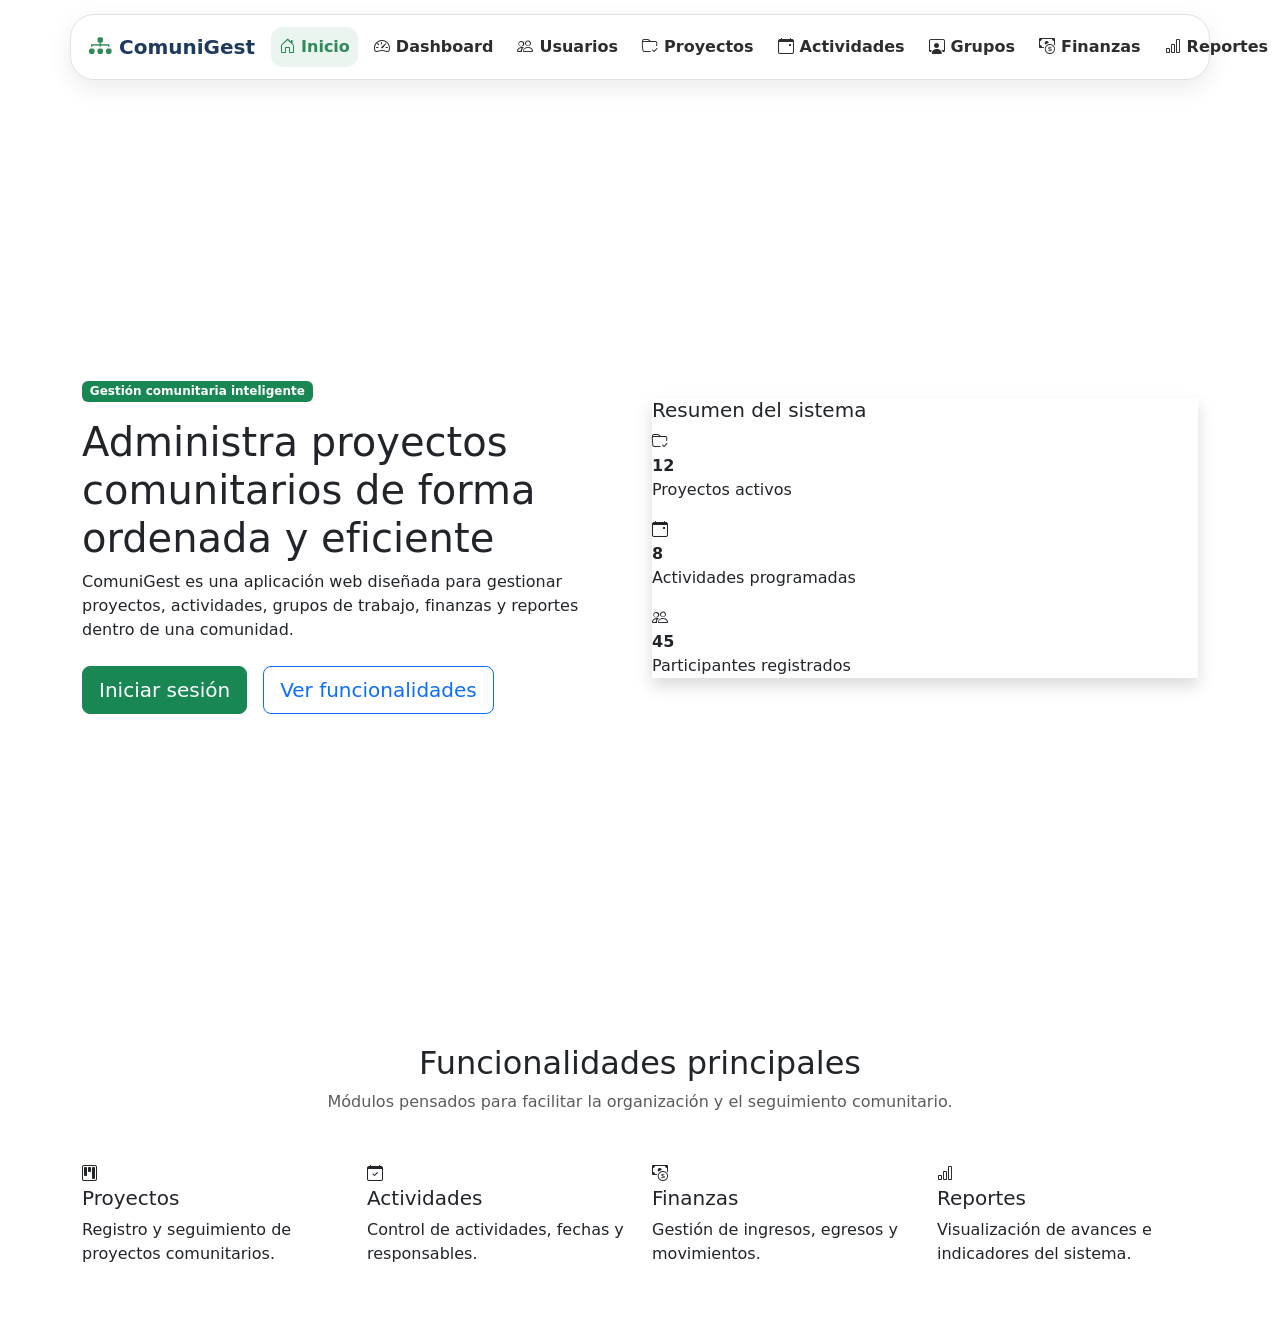
==== index.html @ 0244a294 "Estructura de Proyecto Este push es para dar estructura al proyecto" ====
<!DOCTYPE html>
<html lang="es">
<head>
    <meta charset="UTF-8">
    <meta name="viewport" content="width=device-width, initial-scale=1.0">
    <title>ComuniGest | Inicio</title>

    <!-- Bootstrap CSS -->
    <link href="https://cdn.jsdelivr.net/npm/bootstrap@5.3.3/dist/css/bootstrap.min.css" rel="stylesheet">
    
    <!-- Icons de bootstrap -->
    <link href="https://cdn.jsdelivr.net/npm/bootstrap-icons@1.11.3/font/bootstrap-icons.css" rel="stylesheet">

    <!-- CSS propio -->
    <link rel="stylesheet" href="assets/css/style.css">
</head>
<body>

    <!-- Navbar reutilizable -->
    <div id="navbar"></div>

    <!-- Contenido principal -->
    <main class="main-content">

        <section class="hero-section">
            <div class="container">
                <div class="row align-items-center min-vh-100 py-5">
                    
                    <div class="col-12 col-lg-6">
                        <span class="badge text-bg-success mb-3">Gestión comunitaria inteligente</span>

                        <h1 class="hero-title">
                            Administra proyectos comunitarios de forma ordenada y eficiente
                        </h1>

                        <p class="hero-text">
                            ComuniGest es una aplicación web diseñada para gestionar proyectos,
                            actividades, grupos de trabajo, finanzas y reportes dentro de una comunidad.
                        </p>

                        <div class="d-flex flex-column flex-sm-row gap-3 mt-4">
                            <a href="login.html" class="btn btn-success btn-lg">
                                Iniciar sesión
                            </a>

                            <a href="#funcionalidades" class="btn btn-outline-primary btn-lg">
                                Ver funcionalidades
                            </a>
                        </div>
                    </div>

                    <div class="col-12 col-lg-6 mt-5 mt-lg-0">
                        <div class="hero-card shadow">
                            <div class="hero-card-header">
                                <span></span>
                                <span></span>
                                <span></span>
                            </div>

                            <div class="hero-card-body">
                                <h5>Resumen del sistema</h5>

                                <div class="stat-item">
                                    <i class="bi bi-folder-check"></i>
                                    <div>
                                        <strong>12</strong>
                                        <p>Proyectos activos</p>
                                    </div>
                                </div>

                                <div class="stat-item">
                                    <i class="bi bi-calendar-event"></i>
                                    <div>
                                        <strong>8</strong>
                                        <p>Actividades programadas</p>
                                    </div>
                                </div>

                                <div class="stat-item">
                                    <i class="bi bi-people"></i>
                                    <div>
                                        <strong>45</strong>
                                        <p>Participantes registrados</p>
                                    </div>
                                </div>
                            </div>
                        </div>
                    </div>

                </div>
            </div>
        </section>

        <section id="funcionalidades" class="features-section py-5">
            <div class="container">
                <div class="text-center mb-5">
                    <h2>Funcionalidades principales</h2>
                    <p class="text-muted">
                        Módulos pensados para facilitar la organización y el seguimiento comunitario.
                    </p>
                </div>

                <div class="row g-4">
                    <div class="col-12 col-md-6 col-lg-3">
                        <div class="feature-card">
                            <i class="bi bi-kanban"></i>
                            <h5>Proyectos</h5>
                            <p>Registro y seguimiento de proyectos comunitarios.</p>
                        </div>
                    </div>

                    <div class="col-12 col-md-6 col-lg-3">
                        <div class="feature-card">
                            <i class="bi bi-calendar-check"></i>
                            <h5>Actividades</h5>
                            <p>Control de actividades, fechas y responsables.</p>
                        </div>
                    </div>

                    <div class="col-12 col-md-6 col-lg-3">
                        <div class="feature-card">
                            <i class="bi bi-cash-coin"></i>
                            <h5>Finanzas</h5>
                            <p>Gestión de ingresos, egresos y movimientos.</p>
                        </div>
                    </div>

                    <div class="col-12 col-md-6 col-lg-3">
                        <div class="feature-card">
                            <i class="bi bi-bar-chart"></i>
                            <h5>Reportes</h5>
                            <p>Visualización de avances e indicadores del sistema.</p>
                        </div>
                    </div>
                </div>
            </div>
        </section>

    </main>

    <!-- Footer reutilizable -->
    <div id="footer"></div>

    <!-- Bootstrap JS -->
    <script src="https://cdn.jsdelivr.net/npm/bootstrap@5.3.3/dist/js/bootstrap.bundle.min.js"></script>

    <!-- JS para cargar layout -->
    <script src="assets/js/layout.js"></script>
</body>
</html>
---- assets/css/style.css ----
/* Paleta de colores del proyecto */
:root {
    --color-principal: #1E3A5F;   /* Navbar, titulos y secciones importantes */
    --color-secundario: #2E8B57;  /* Botones principales, iconos y acciones positivas */
    --color-acento: #F2B705;      /* Detalles, etiquetas o elementos destacados */
    --color-fondo: #F4F6F8;       /* Fondo general de las paginas */
    --color-blanco: #FFFFFF;      /* Tarjetas, formularios y fondos limpios */
    --color-texto: #2D2D2D;       /* Texto principal */
    --color-gris: #6C757D;        /* Textos secundarios o descripciones */
    --color-borde: #DEE2E6;       /* Bordes de inputs, tablas y tarjetas */
    --color-error: #DC3545;       /* Mensajes de error o alertas */
    --color-exito: #198754;       /* Confirmaciones o estados correctos */
}

/* Padding para que el navbar no tape el contenido */
.main-content {
    padding-top: 96px;
}

/*-------------------- Navbar expandida ------------------- */

.navbar-custom {
    background-color: transparent;
    padding: 14px 0;
}

.navbar-custom .container {
    background-color: var(--color-blanco);
    border: 1px solid var(--color-borde);
    border-radius: 24px;
    box-shadow: 0 8px 24px rgba(0, 0, 0, 0.08);
    padding: 10px 18px;
}

.navbar-custom .navbar-brand {
    color: var(--color-principal);
    font-weight: 800;
    display: flex;
    align-items: center;
    gap: 8px;
}

.navbar-custom .navbar-brand i {
    color: var(--color-secundario);
    font-size: 1.4rem;
}

.navbar-custom .nav-link {
    color: var(--color-texto);
    font-weight: 600;
    display: flex;
    align-items: center;
    gap: 6px;
    padding: 8px 10px;
    border-radius: 12px;
    transition: color 0.2s ease, background-color 0.2s ease;
}

.navbar-custom .nav-link:hover {
    color: var(--color-secundario);
    background-color: #e9f5ee;
}

.navbar-custom .nav-link.active {
    color: var(--color-secundario);
    background-color: #e9f5ee;
}

.navbar-custom .navbar-toggler {
    border: none;
    box-shadow: none;
}

.navbar-custom .navbar-toggler:focus {
    box-shadow: none;
}

.btn-login {
    border-radius: 30px;
    padding: 8px 18px;
    font-weight: 700;
    display: flex;
    align-items: center;
    gap: 6px;
}

/* -------------------------- Menu lateral cuando la pantalla es pequena ------------------------------ */

.offcanvas-header {
    border-bottom: 1px solid var(--color-borde);
}

.offcanvas-title {
    color: var(--color-principal);
    font-weight: 800;
    display: flex;
    align-items: center;
    gap: 8px;
}

.offcanvas-title i {
    color: var(--color-secundario);
}

/* -------------------------------------- Responsive de la navbar ---------------------------------------*/

@media (max-width: 991px) {
    .navbar-custom .container {
        width: calc(100% - 24px);
        border-radius: 20px;
    }

    .offcanvas-lg {
        background-color: var(--color-blanco);
    }

    .offcanvas-body .navbar-nav {
        align-items: flex-start !important;
        width: 100%;
    }

    .navbar-custom .nav-link {
        width: 100%;
        padding: 12px;
        font-size: 1rem;
    }

    .btn-login {
        width: 100%;
        justify-content: center;
        margin-top: 12px;
    }
}



/* --------------------------- Pantalla de inicio de sesion ---------------------------------- */
.login-seccion {
    background: linear-gradient(135deg, #f4f6f8 0%, #e9f5ee 100%);
}

.login-tarjeta {
    background-color: var(--color-blanco);
    border-radius: 28px;
    overflow: hidden;
}

.login-info {
    background: linear-gradient(135deg, var(--color-principal), #2e5f8a);
    color: var(--color-blanco);
    padding: 50px;
    display: flex;
    align-items: center;
}

.login-info h1 {
    font-weight: 800;
    margin-bottom: 20px;
}

.login-info p {
    color: #dbe7f3;
    font-size: 1.05rem;
    margin-bottom: 30px;
}

.login-icono {
    font-size: 3rem;
    color: var(--color-acento);
    margin-bottom: 20px;
}

.login-beneficio {
    display: flex;
    align-items: center;
    gap: 10px;
    margin-bottom: 14px;
}

.login-beneficio i {
    color: var(--color-acento);
}

.login-formulario {
    padding: 50px;
    display: flex;
    align-items: center;
}

.login-formulario-contenido {
    width: 100%;
}

.login-formulario h2 {
    color: var(--color-principal);
    font-weight: 800;
}

.login-formulario .form-label {
    font-weight: 600;
    color: var(--color-texto);
}

.login-formulario .input-group-text {
    background-color: var(--color-fondo);
    color: var(--color-secundario);
    border-right: none;
}

.login-formulario .form-control {
    border-left: none;
}

.login-formulario .form-control:focus {
    box-shadow: none;
    border-color: #dee2e6;
}

.login-link {
    color: var(--color-secundario);
    text-decoration: none;
    font-weight: 600;
}

.login-link:hover {
    text-decoration: underline;
}

@media (max-width: 991px) {
    .login-info,
    .login-formulario {
        padding: 35px;
    }

    .login-info {
        text-align: center;
    }

    .login-beneficio {
        justify-content: center;
    }
}
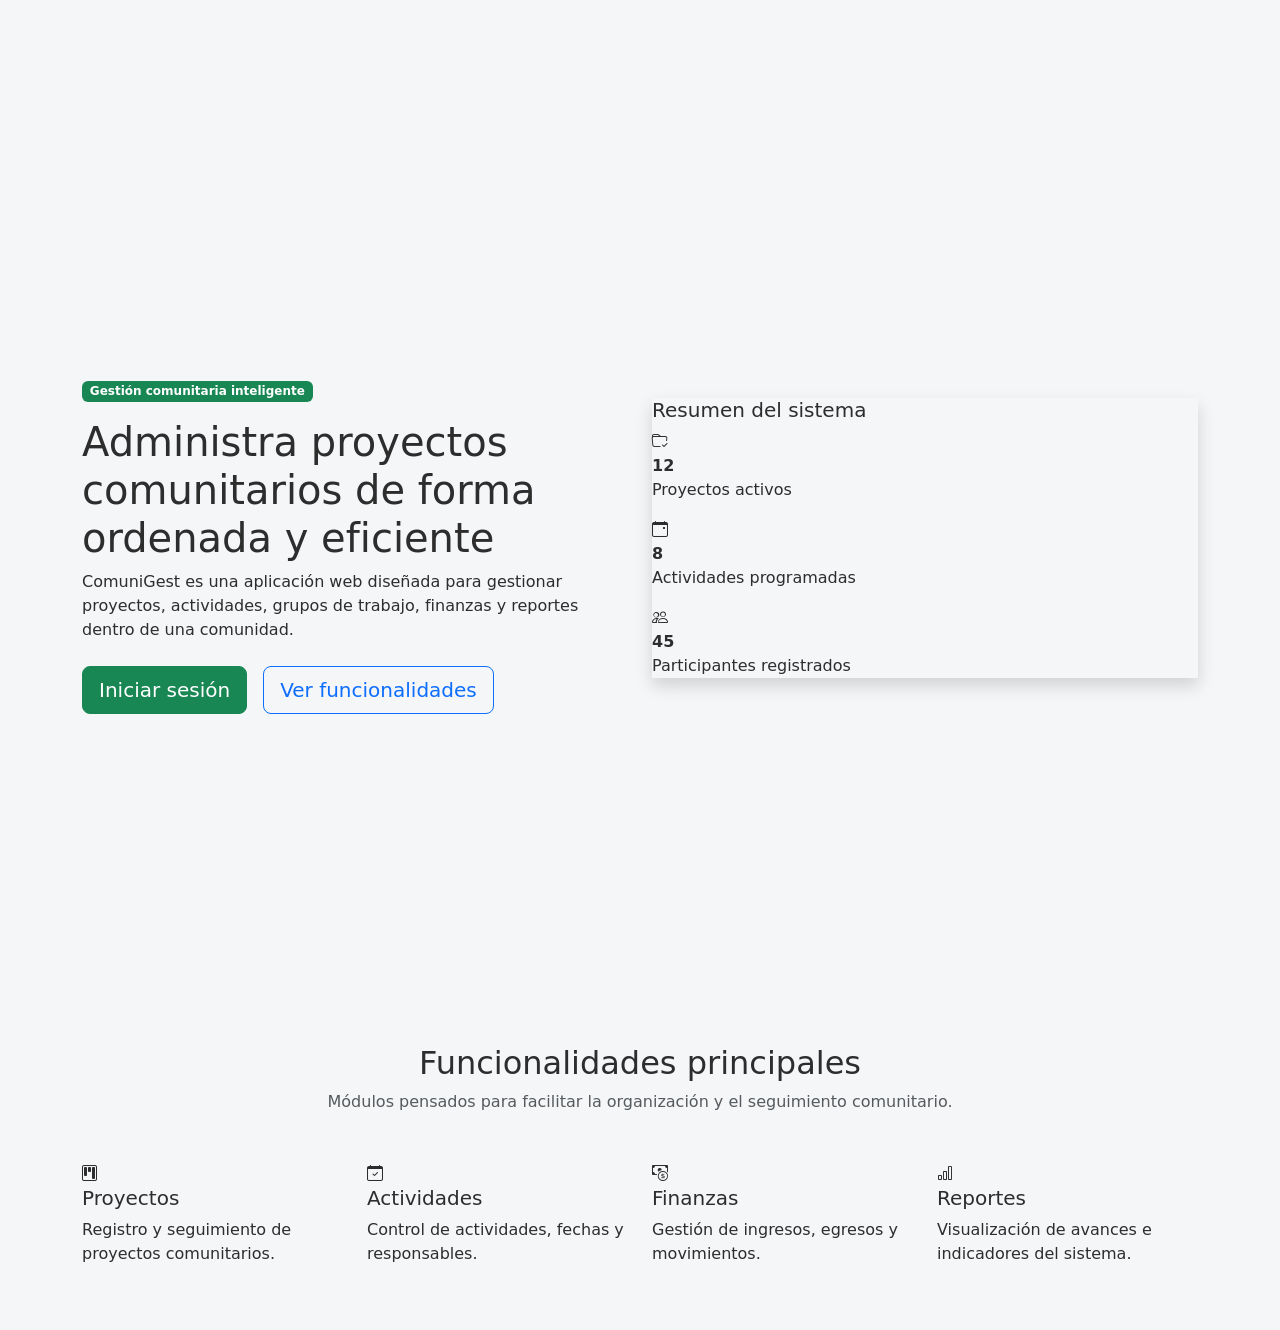
==== commit f7e6ce4a: "REESTRUCTURACION PARA PROYECTO Se migra lo que ya se tenia. Se hace la DB y su conexion. Se establec" ====
--- a/index.html
+++ b/index.html
@@ -5,21 +5,19 @@
     <meta name="viewport" content="width=device-width, initial-scale=1.0">
     <title>ComuniGest | Inicio</title>
 
-    <!-- Bootstrap CSS -->
+    <!-- Bootstrap -->
     <link href="https://cdn.jsdelivr.net/npm/bootstrap@5.3.3/dist/css/bootstrap.min.css" rel="stylesheet">
-    
-    <!-- Icons de bootstrap -->
     <link href="https://cdn.jsdelivr.net/npm/bootstrap-icons@1.11.3/font/bootstrap-icons.css" rel="stylesheet">
 
-    <!-- CSS propio -->
+    <!-- CSS style.css -->
     <link rel="stylesheet" href="assets/css/style.css">
 </head>
 <body>
 
-    <!-- Navbar reutilizable -->
+    <!-- Navbar -->
     <div id="navbar"></div>
 
-    <!-- Contenido principal -->
+    <!-- Contenido del inicio -->
     <main class="main-content">
 
         <section class="hero-section">
@@ -138,13 +136,13 @@
 
     </main>
 
-    <!-- Footer reutilizable -->
+    <!-- Footer -->
     <div id="footer"></div>
 
     <!-- Bootstrap JS -->
     <script src="https://cdn.jsdelivr.net/npm/bootstrap@5.3.3/dist/js/bootstrap.bundle.min.js"></script>
 
-    <!-- JS para cargar layout -->
+    <!-- JS para cargar el navbar y el footer-->
     <script src="assets/js/layout.js"></script>
 </body>
 </html>
--- a/assets/css/style.css
+++ b/assets/css/style.css
@@ -239,4 +239,407 @@
     .login-beneficio {
         justify-content: center;
     }
+}
+
+/* --------------------------- Vistas de modulos generales --------------------------- */
+
+.modulo-section {
+    background-color: var(--color-fondo);
+    min-height: 100vh;
+}
+
+.modulo-title {
+    color: var(--color-principal);
+    font-weight: 800;
+    margin-bottom: 8px;
+}
+
+.modulo-text {
+    color: var(--color-texto);
+    margin-bottom: 0;
+}
+
+/* Tarjetas principales de los modulos */
+.modulo-card {
+    background-color: var(--color-blanco);
+    border: 1px solid var(--color-borde);
+    border-radius: 24px;
+    padding: 28px;
+    box-shadow: 0 8px 24px rgba(0, 0, 0, 0.06);
+}
+
+.modulo-card h4 {
+    color: var(--color-principal);
+    font-weight: 800;
+    margin-bottom: 8px;
+}
+
+/* Formularios */
+.modulo-card .form-label {
+    color: var(--color-texto);
+    font-weight: 600;
+}
+
+.modulo-card .input-group-text {
+    background-color: var(--color-fondo);
+    color: var(--color-secundario);
+    border-color: var(--color-borde);
+}
+
+.modulo-card .form-control,
+.modulo-card .form-select {
+    border-color: var(--color-borde);
+}
+
+.modulo-card .form-control:focus,
+.modulo-card .form-select:focus {
+    border-color: var(--color-secundario);
+    box-shadow: 0 0 0 0.2rem rgba(46, 139, 87, 0.15);
+}
+
+/* Tablas */
+.modulo-table {
+    margin-bottom: 0;
+}
+
+.modulo-table thead th {
+    color: var(--color-principal);
+    font-weight: 800;
+    border-bottom: 1px solid var(--color-borde);
+    white-space: nowrap;
+}
+
+.modulo-table tbody td {
+    color: var(--color-texto);
+    border-bottom: 1px solid var(--color-borde);
+    vertical-align: middle;
+}
+
+.modulo-table tbody tr:hover {
+    background-color: #f8fbf9;
+}
+
+/* Botones pequeños de acciones */
+.modulo-table .btn-sm {
+    border-radius: 10px;
+    margin-right: 4px;
+}
+
+/* Barras de progreso */
+.modulo-table .progress {
+    height: 10px;
+    background-color: #e9ecef;
+    border-radius: 20px;
+    min-width: 90px;
+}
+
+.modulo-table .progress-bar {
+    border-radius: 20px;
+}
+
+/* Responsive */
+@media (max-width: 991px) {
+    .modulo-card {
+        padding: 22px;
+    }
+
+    .modulo-title {
+        font-size: 2rem;
+    }
+
+    .modulo-table {
+        font-size: 0.9rem;
+    }
+}
+
+@media (max-width: 575px) {
+    .modulo-card {
+        padding: 18px;
+        border-radius: 18px;
+    }
+
+    .modulo-title {
+        font-size: 1.7rem;
+    }
+
+    .btn-lg {
+        width: 100%;
+    }
+}
+
+/* --------------------------- Sesion MVC --------------------------- */
+
+body {
+    background-color: var(--color-fondo);
+    color: var(--color-texto);
+}
+
+.sin-navegacion .main-content {
+    padding-top: 0;
+}
+
+.btn-usuario {
+    border-radius: 30px;
+    display: flex;
+    align-items: center;
+    gap: 7px;
+    font-weight: 700;
+    max-width: 220px;
+}
+
+.btn-usuario i {
+    font-size: 1.15rem;
+}
+
+.footer-comunigest {
+    background-color: var(--color-principal);
+    color: #dbe7f3;
+}
+
+/* -------------------- Seleccion de comunidad -------------------- */
+
+.comunidades-opciones {
+    display: grid;
+    gap: 12px;
+}
+
+.comunidad-opcion {
+    border: 1px solid var(--color-borde);
+    border-radius: 16px;
+    cursor: pointer;
+    display: flex;
+    align-items: center;
+    gap: 14px;
+    padding: 16px;
+    transition:
+        border-color 0.2s ease,
+        background-color 0.2s ease;
+}
+
+.comunidad-opcion:hover,
+.comunidad-opcion:has(input:checked) {
+    background-color: #e9f5ee;
+    border-color: var(--color-secundario);
+}
+
+.comunidad-opcion span {
+    display: flex;
+    flex-direction: column;
+}
+
+.comunidad-opcion strong {
+    color: var(--color-principal);
+}
+
+.comunidad-opcion small {
+    color: var(--color-gris);
+}
+
+/* --------------------------- Dashboard --------------------------- */
+
+.dashboard-section {
+    background-color: var(--color-fondo);
+    min-height: calc(100vh - 72px);
+}
+
+.dashboard-title {
+    color: var(--color-principal);
+    font-weight: 800;
+    margin-bottom: 8px;
+}
+
+.dashboard-text {
+    color: var(--color-gris);
+    font-size: 1.05rem;
+    margin-bottom: 0;
+}
+
+.dashboard-card,
+.dashboard-resumen-card {
+    background-color: var(--color-blanco);
+    border: 1px solid var(--color-borde);
+    border-radius: 24px;
+    box-shadow: 0 8px 24px
+        rgba(0, 0, 0, 0.06);
+}
+
+.dashboard-card {
+    padding: 28px;
+}
+
+.dashboard-card h4 {
+    color: var(--color-principal);
+    font-weight: 800;
+}
+
+.dashboard-resumen-card {
+    display: flex;
+    align-items: center;
+    gap: 18px;
+    padding: 24px;
+}
+
+.dashboard-resumen-icono,
+.dashboard-lista-icono {
+    background-color: #e9f5ee;
+    color: var(--color-secundario);
+    display: grid;
+    flex: 0 0 auto;
+    place-items: center;
+}
+
+.dashboard-resumen-icono {
+    border-radius: 18px;
+    font-size: 1.6rem;
+    height: 58px;
+    width: 58px;
+}
+
+.dashboard-resumen-card h3 {
+    color: var(--color-principal);
+    font-weight: 800;
+    margin-bottom: 2px;
+}
+
+.dashboard-resumen-card h6 {
+    font-weight: 700;
+    margin-bottom: 3px;
+}
+
+.dashboard-resumen-card p,
+.dashboard-lista-item p,
+.dashboard-movimiento p {
+    color: var(--color-gris);
+    font-size: 0.9rem;
+    margin-bottom: 0;
+}
+
+/* ----------------------- Tabla del dashboard ----------------------- */
+
+.dashboard-table {
+    margin-bottom: 0;
+}
+
+.dashboard-table thead th {
+    color: var(--color-principal);
+    white-space: nowrap;
+}
+
+.dashboard-table .progress {
+    height: 9px;
+    min-width: 90px;
+}
+
+/* ---------------------- Listas del dashboard ---------------------- */
+
+.dashboard-lista {
+    display: grid;
+    gap: 14px;
+}
+
+.dashboard-lista-item,
+.dashboard-movimiento {
+    border-bottom: 1px solid var(--color-borde);
+    padding-bottom: 14px;
+}
+
+.dashboard-lista-item:last-child,
+.dashboard-movimiento:last-child {
+    border-bottom: 0;
+    padding-bottom: 0;
+}
+
+.dashboard-lista-item {
+    display: flex;
+    gap: 12px;
+}
+
+.dashboard-lista-icono {
+    border-radius: 12px;
+    height: 42px;
+    width: 42px;
+}
+
+.dashboard-lista-item h6,
+.dashboard-movimiento h6 {
+    margin-bottom: 3px;
+}
+
+/* ------------------- Movimientos financieros ------------------- */
+
+.dashboard-movimiento {
+    display: flex;
+    align-items: center;
+    justify-content: space-between;
+    gap: 16px;
+}
+
+.movimiento-ingreso,
+.movimiento-egreso {
+    font-weight: 800;
+    white-space: nowrap;
+}
+
+.movimiento-ingreso {
+    color: var(--color-exito);
+}
+
+.movimiento-egreso {
+    color: var(--color-error);
+}
+
+/* ----------------------- Accesos rapidos ----------------------- */
+
+.dashboard-accesos {
+    display: grid;
+    grid-template-columns:
+        repeat(2, minmax(0, 1fr));
+    gap: 12px;
+}
+
+.dashboard-accesos a {
+    background-color: var(--color-fondo);
+    border: 1px solid var(--color-borde);
+    border-radius: 14px;
+    color: var(--color-principal);
+    display: flex;
+    align-items: center;
+    gap: 9px;
+    padding: 14px;
+    text-decoration: none;
+    font-weight: 700;
+    transition:
+        border-color 0.2s ease,
+        color 0.2s ease;
+}
+
+.dashboard-accesos a:hover {
+    border-color: var(--color-secundario);
+    color: var(--color-secundario);
+}
+
+/* --------------------------- Responsive --------------------------- */
+
+@media (max-width: 991px) {
+    .btn-usuario {
+        justify-content: center;
+        margin-top: 12px;
+        max-width: none;
+        width: 100%;
+    }
+}
+
+@media (max-width: 575px) {
+    .dashboard-card,
+    .dashboard-resumen-card {
+        border-radius: 18px;
+    }
+
+    .dashboard-card {
+        padding: 20px;
+    }
+
+    .dashboard-accesos {
+        grid-template-columns: 1fr;
+    }
 }
